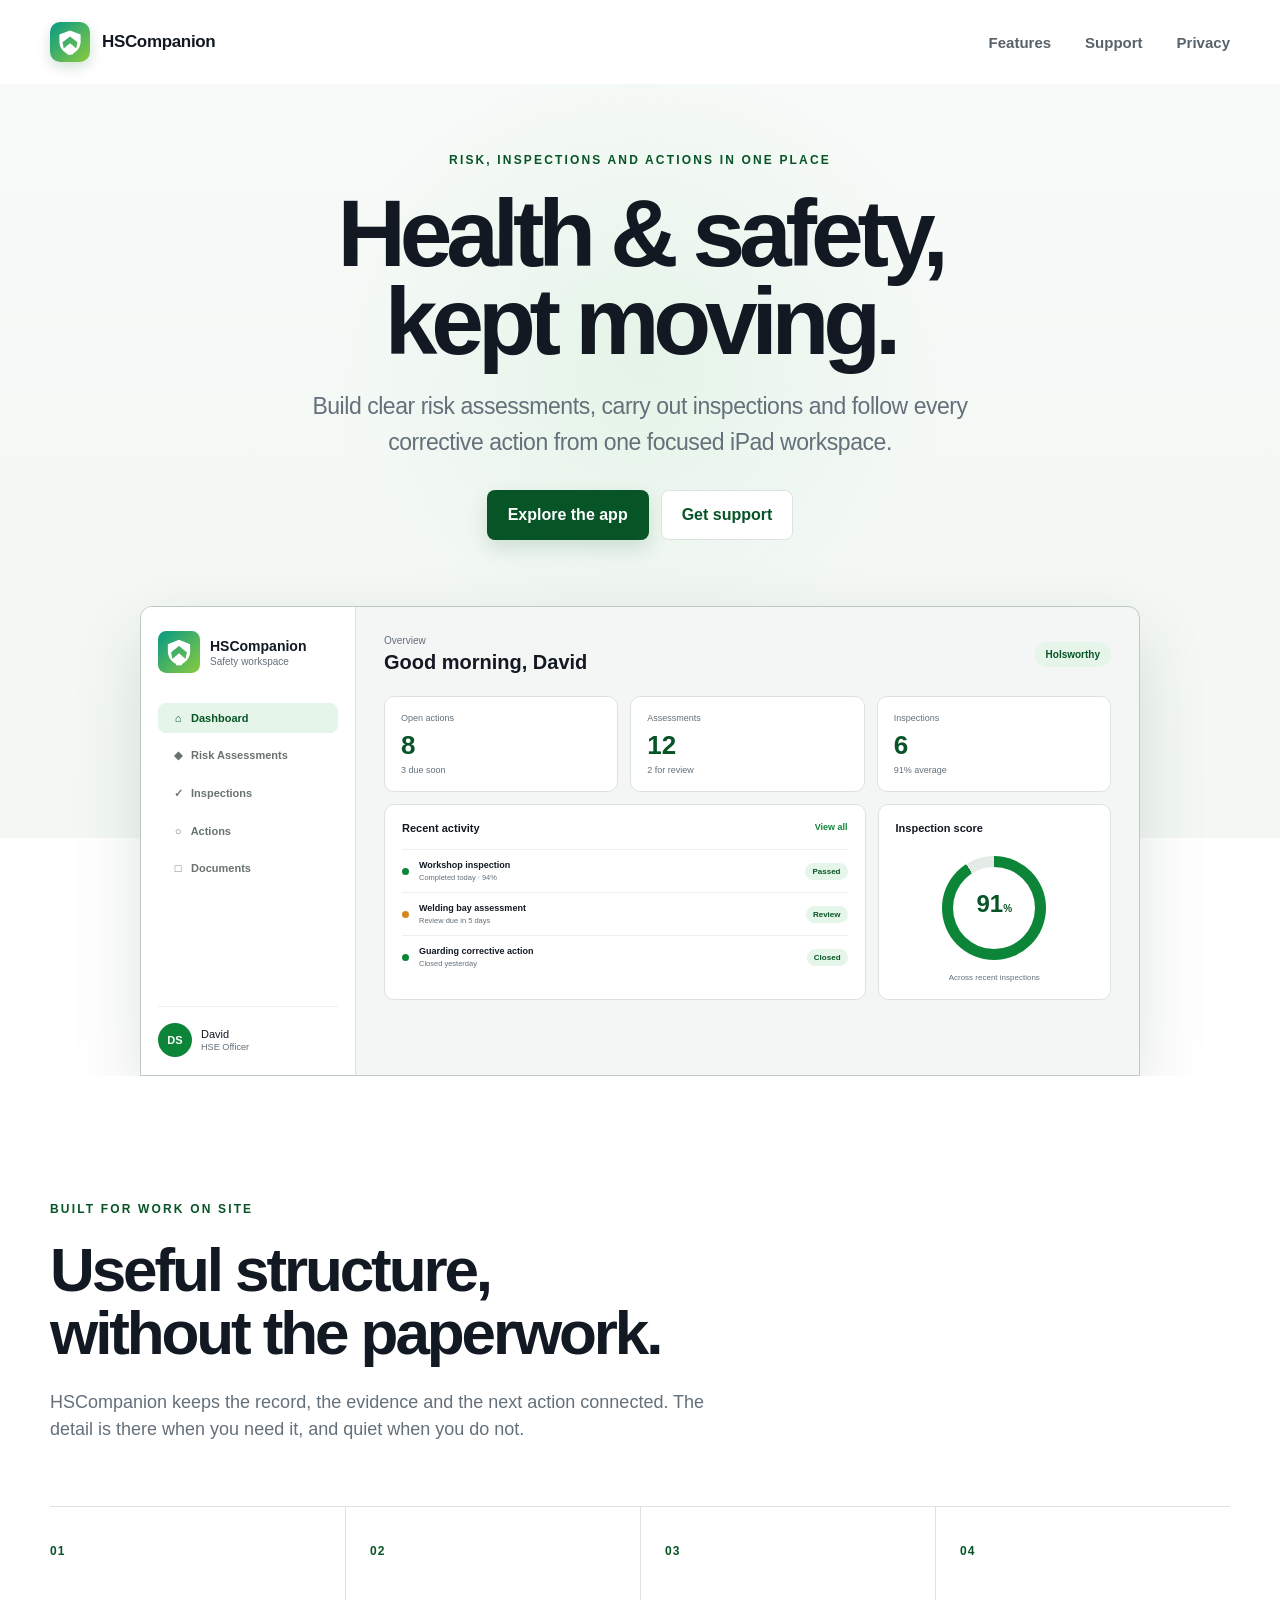
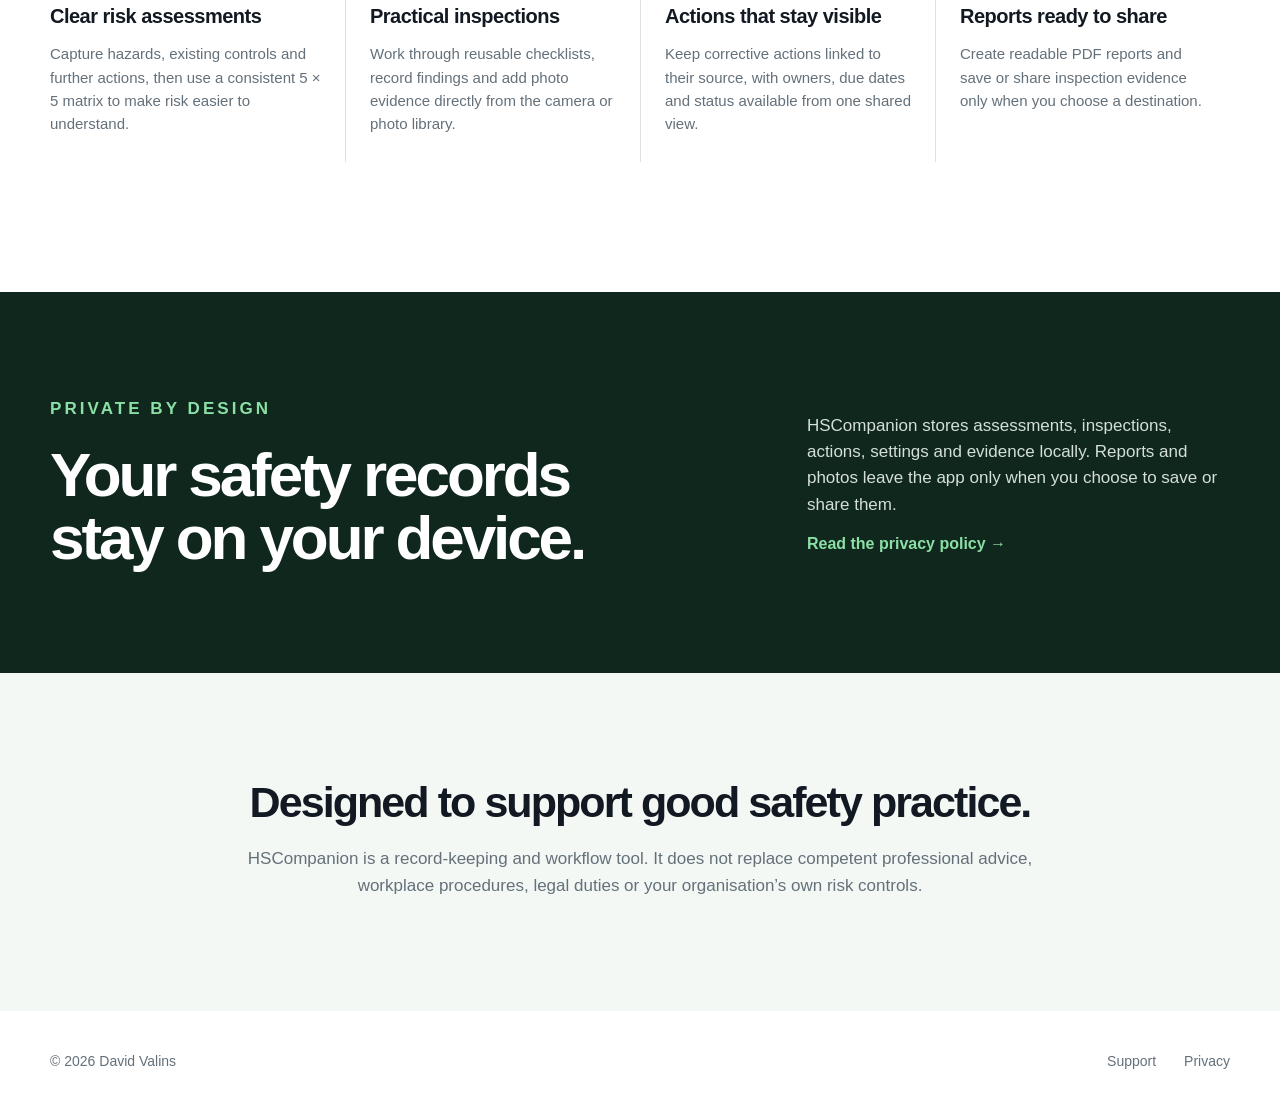
==== index.html @ 52f87385 "Create HSCompanion website" ====
<!doctype html>
<html lang="en-GB">
<head>
  <meta charset="utf-8">
  <meta name="viewport" content="width=device-width, initial-scale=1">
  <meta name="description" content="HSCompanion helps you manage risk assessments, workplace inspections, corrective actions and safety documents on iPad.">
  <meta name="theme-color" content="#0d8538">
  <title>HSCompanion for iPad</title>
  <link rel="icon" href="assets/app-mark.svg" type="image/svg+xml">
  <link rel="stylesheet" href="styles.css">
  <script src="script.js" defer></script>
</head>
<body>
  <a class="skip-link" href="#main-content">Skip to content</a>

  <header class="site-header">
    <a class="brand" href="index.html" aria-label="HSCompanion home">
      <img src="assets/app-mark.svg" alt="" width="40" height="40">
      <span>HSCompanion</span>
    </a>
    <button class="nav-toggle" type="button" aria-expanded="false" aria-controls="main-nav">
      <span class="sr-only">Open navigation</span>
      <span aria-hidden="true"></span>
      <span aria-hidden="true"></span>
    </button>
    <nav id="main-nav" class="main-nav" aria-label="Main navigation">
      <a href="#features">Features</a>
      <a href="support.html">Support</a>
      <a href="privacy.html">Privacy</a>
    </nav>
  </header>

  <main id="main-content">
    <section class="hero">
      <div class="hero-copy">
        <p class="eyebrow">Risk, inspections and actions in one place</p>
        <h1>Health &amp; safety,<br>kept moving.</h1>
        <p class="hero-intro">Build clear risk assessments, carry out inspections and follow every corrective action from one focused iPad workspace.</p>
        <div class="button-row">
          <a class="button primary" href="#features">Explore the app</a>
          <a class="button secondary" href="support.html">Get support</a>
        </div>
      </div>

      <div class="app-preview" role="img" aria-label="Preview of the HSCompanion dashboard">
        <div class="preview-sidebar">
          <div class="preview-brand">
            <img src="assets/app-mark.svg" alt="" width="42" height="42">
            <div><strong>HSCompanion</strong><span>Safety workspace</span></div>
          </div>
          <div class="preview-nav">
            <span class="active"><i>⌂</i> Dashboard</span>
            <span><i>◆</i> Risk Assessments</span>
            <span><i>✓</i> Inspections</span>
            <span><i>○</i> Actions</span>
            <span><i>□</i> Documents</span>
          </div>
          <div class="preview-user"><b>DS</b><span>David<br><small>HSE Officer</small></span></div>
        </div>
        <div class="preview-main">
          <div class="preview-heading">
            <div><small>Overview</small><strong>Good morning, David</strong></div>
            <span class="status-pill">Holsworthy</span>
          </div>
          <div class="metric-grid">
            <article><span>Open actions</span><strong>8</strong><small>3 due soon</small></article>
            <article><span>Assessments</span><strong>12</strong><small>2 for review</small></article>
            <article><span>Inspections</span><strong>6</strong><small>91% average</small></article>
          </div>
          <div class="preview-panels">
            <article class="activity-panel">
              <div class="panel-title"><strong>Recent activity</strong><span>View all</span></div>
              <div class="activity-row"><i class="green-dot"></i><div><b>Workshop inspection</b><small>Completed today · 94%</small></div><em>Passed</em></div>
              <div class="activity-row"><i class="amber-dot"></i><div><b>Welding bay assessment</b><small>Review due in 5 days</small></div><em>Review</em></div>
              <div class="activity-row"><i class="green-dot"></i><div><b>Guarding corrective action</b><small>Closed yesterday</small></div><em>Closed</em></div>
            </article>
            <article class="score-panel">
              <strong>Inspection score</strong>
              <div class="score-ring"><span>91<small>%</small></span></div>
              <small>Across recent inspections</small>
            </article>
          </div>
        </div>
      </div>
    </section>

    <section id="features" class="features section">
      <div class="section-heading">
        <p class="eyebrow">Built for work on site</p>
        <h2>Useful structure,<br>without the paperwork.</h2>
        <p>HSCompanion keeps the record, the evidence and the next action connected. The detail is there when you need it, and quiet when you do not.</p>
      </div>
      <div class="feature-grid">
        <article>
          <span class="feature-number">01</span>
          <h3>Clear risk assessments</h3>
          <p>Capture hazards, existing controls and further actions, then use a consistent 5 × 5 matrix to make risk easier to understand.</p>
        </article>
        <article>
          <span class="feature-number">02</span>
          <h3>Practical inspections</h3>
          <p>Work through reusable checklists, record findings and add photo evidence directly from the camera or photo library.</p>
        </article>
        <article>
          <span class="feature-number">03</span>
          <h3>Actions that stay visible</h3>
          <p>Keep corrective actions linked to their source, with owners, due dates and status available from one shared view.</p>
        </article>
        <article>
          <span class="feature-number">04</span>
          <h3>Reports ready to share</h3>
          <p>Create readable PDF reports and save or share inspection evidence only when you choose a destination.</p>
        </article>
      </div>
    </section>

    <section class="privacy-band">
      <div>
        <p class="eyebrow">Private by design</p>
        <h2>Your safety records<br>stay on your device.</h2>
      </div>
      <div>
        <p>HSCompanion stores assessments, inspections, actions, settings and evidence locally. Reports and photos leave the app only when you choose to save or share them.</p>
        <a href="privacy.html">Read the privacy policy <span aria-hidden="true">→</span></a>
      </div>
    </section>

    <section class="disclaimer">
      <h2>Designed to support good safety practice.</h2>
      <p>HSCompanion is a record-keeping and workflow tool. It does not replace competent professional advice, workplace procedures, legal duties or your organisation’s own risk controls.</p>
    </section>
  </main>

  <footer class="site-footer">
    <span>© <span data-current-year>2026</span> David Valins</span>
    <div>
      <a href="support.html">Support</a>
      <a href="privacy.html">Privacy</a>
    </div>
  </footer>
</body>
</html>
---- styles.css ----
:root {
  --ink: #121922;
  --muted: #64707a;
  --line: #dce3e0;
  --paper: #ffffff;
  --wash: #f3f8f4;
  --green: #0d8538;
  --deep-green: #075426;
  --pale-green: #e5f5e9;
  --night: #10271d;
  --blue: #2b6684;
  --amber: #d4881b;
  --shadow: 0 24px 70px rgba(18, 49, 31, .13);
  --max-width: 1180px;
}

* { box-sizing: border-box; }
html { scroll-behavior: smooth; }
body {
  margin: 0;
  color: var(--ink);
  background: var(--paper);
  font-family: -apple-system, BlinkMacSystemFont, "SF Pro Display", "Segoe UI", sans-serif;
  -webkit-font-smoothing: antialiased;
}
a { color: inherit; }
img { display: block; }
.sr-only {
  position: absolute;
  width: 1px;
  height: 1px;
  padding: 0;
  margin: -1px;
  overflow: hidden;
  clip: rect(0, 0, 0, 0);
  white-space: nowrap;
  border: 0;
}
.skip-link {
  position: fixed;
  left: 18px;
  top: -60px;
  z-index: 100;
  padding: 12px 16px;
  border-radius: 8px;
  background: var(--ink);
  color: white;
  transition: top .2s;
}
.skip-link:focus { top: 18px; }

.site-header {
  width: min(calc(100% - 48px), var(--max-width));
  min-height: 84px;
  margin: 0 auto;
  display: flex;
  align-items: center;
  justify-content: space-between;
  position: relative;
  z-index: 10;
}
.brand {
  display: inline-flex;
  align-items: center;
  gap: 12px;
  font-size: 17px;
  font-weight: 750;
  text-decoration: none;
  letter-spacing: -.02em;
}
.brand img { border-radius: 10px; box-shadow: 0 5px 13px rgba(9, 92, 39, .18); }
.main-nav { display: flex; gap: 34px; }
.main-nav a {
  color: #57626b;
  font-size: 15px;
  font-weight: 650;
  text-decoration: none;
}
.main-nav a:hover, .main-nav a:focus-visible, .main-nav a[aria-current="page"] { color: var(--green); }
.nav-toggle { display: none; }

.hero {
  padding: 68px 24px 0;
  overflow: hidden;
  background:
    radial-gradient(circle at 50% 28%, rgba(151, 219, 168, .18), transparent 32%),
    linear-gradient(180deg, #f7faf8 0%, #f3f8f4 76%, #fff 76%);
}
.hero-copy {
  max-width: 850px;
  margin: 0 auto 66px;
  text-align: center;
}
.eyebrow {
  margin: 0 0 20px;
  color: var(--deep-green);
  font-size: 12px;
  font-weight: 800;
  letter-spacing: .18em;
  line-height: 1.4;
  text-transform: uppercase;
}
h1, h2, h3, p { margin-top: 0; }
h1 {
  margin-bottom: 24px;
  font-size: clamp(58px, 7.4vw, 96px);
  line-height: .93;
  letter-spacing: -.065em;
}
.hero-intro {
  max-width: 720px;
  margin: 0 auto;
  color: var(--muted);
  font-size: clamp(19px, 2vw, 23px);
  line-height: 1.55;
  letter-spacing: -.02em;
}
.button-row { display: flex; justify-content: center; gap: 12px; margin-top: 30px; }
.button {
  display: inline-flex;
  align-items: center;
  justify-content: center;
  min-height: 50px;
  padding: 0 20px;
  border: 1px solid transparent;
  border-radius: 8px;
  font-size: 16px;
  font-weight: 700;
  text-decoration: none;
  transition: transform .2s, box-shadow .2s, background .2s;
}
.button:hover { transform: translateY(-2px); }
.button.primary { color: white; background: var(--deep-green); box-shadow: 0 8px 20px rgba(7, 84, 38, .15); }
.button.primary:hover { background: var(--green); }
.button.secondary { border-color: var(--line); background: white; color: var(--deep-green); }

.app-preview {
  width: min(100%, 1000px);
  height: 470px;
  margin: 0 auto;
  display: grid;
  grid-template-columns: 215px 1fr;
  overflow: hidden;
  border: 1px solid #bdcac2;
  border-radius: 12px 12px 0 0;
  background: #f4f6f5;
  box-shadow: var(--shadow);
  text-align: left;
}
.preview-sidebar { padding: 24px 17px 18px; border-right: 1px solid #dce3df; background: white; display: flex; flex-direction: column; }
.preview-brand { display: flex; align-items: center; gap: 10px; }
.preview-brand div { display: flex; flex-direction: column; }
.preview-brand strong { font-size: 14px; }
.preview-brand span { margin-top: 2px; color: var(--muted); font-size: 10px; }
.preview-nav { display: grid; gap: 7px; margin-top: 30px; }
.preview-nav span { padding: 9px 10px; border-radius: 8px; color: #69736d; font-size: 11px; font-weight: 650; }
.preview-nav span.active { color: var(--deep-green); background: var(--pale-green); }
.preview-nav i { display: inline-block; width: 20px; font-style: normal; text-align: center; }
.preview-user { display: flex; align-items: center; gap: 9px; margin-top: auto; padding-top: 16px; border-top: 1px solid #edf0ee; font-size: 11px; }
.preview-user > b { display: grid; width: 34px; height: 34px; place-items: center; border-radius: 50%; color: white; background: var(--green); }
.preview-user small { color: var(--muted); }
.preview-main { padding: 28px; }
.preview-heading { display: flex; justify-content: space-between; align-items: center; }
.preview-heading div { display: flex; flex-direction: column; }
.preview-heading small { margin-bottom: 5px; color: var(--muted); font-size: 10px; }
.preview-heading strong { font-size: 20px; }
.status-pill { padding: 7px 11px; border-radius: 30px; color: var(--deep-green); background: var(--pale-green); font-size: 10px; font-weight: 700; }
.metric-grid { display: grid; grid-template-columns: repeat(3, 1fr); gap: 12px; margin-top: 22px; }
.metric-grid article { padding: 16px; border: 1px solid #dce3df; border-radius: 10px; background: white; }
.metric-grid span, .metric-grid small { display: block; color: var(--muted); font-size: 9px; }
.metric-grid strong { display: block; margin: 7px 0 4px; color: var(--deep-green); font-size: 26px; }
.preview-panels { display: grid; grid-template-columns: 1.65fr .8fr; gap: 12px; margin-top: 12px; }
.preview-panels article { padding: 17px; border: 1px solid #dce3df; border-radius: 10px; background: white; }
.panel-title { display: flex; justify-content: space-between; margin-bottom: 15px; font-size: 11px; }
.panel-title span { color: var(--green); font-size: 9px; font-weight: 700; }
.activity-row { display: grid; grid-template-columns: 8px 1fr auto; gap: 9px; align-items: center; padding: 10px 0; border-top: 1px solid #edf0ee; }
.activity-row i { width: 7px; height: 7px; border-radius: 50%; }
.green-dot { background: var(--green); }
.amber-dot { background: var(--amber); }
.activity-row div { display: flex; flex-direction: column; font-size: 9px; }
.activity-row small { margin-top: 3px; color: var(--muted); }
.activity-row em { padding: 4px 7px; border-radius: 15px; color: var(--deep-green); background: var(--pale-green); font-size: 8px; font-style: normal; font-weight: 700; }
.score-panel { display: flex; flex-direction: column; align-items: center; font-size: 11px; }
.score-panel > strong { align-self: flex-start; }
.score-panel > small { color: var(--muted); font-size: 8px; }
.score-ring {
  width: 104px;
  height: 104px;
  margin: 22px 0 13px;
  padding: 11px;
  border-radius: 50%;
  background: conic-gradient(var(--green) 0 91%, #e4ebe6 91%);
}
.score-ring::before { content: ""; display: block; width: 100%; height: 100%; border-radius: 50%; background: white; }
.score-ring span { position: relative; display: block; margin-top: -59px; text-align: center; color: var(--deep-green); font-size: 24px; font-weight: 800; }
.score-ring small { font-size: 10px; }

.section { width: min(calc(100% - 48px), var(--max-width)); margin: 0 auto; padding: 125px 0 130px; }
.section-heading { max-width: 670px; margin-bottom: 62px; }
.section-heading h2, .privacy-band h2 {
  margin-bottom: 24px;
  font-size: clamp(42px, 5vw, 62px);
  line-height: 1.02;
  letter-spacing: -.05em;
}
.section-heading > p:last-child { color: var(--muted); font-size: 18px; line-height: 1.55; }
.feature-grid { display: grid; grid-template-columns: repeat(4, 1fr); border-top: 1px solid var(--line); }
.feature-grid article { min-height: 250px; padding: 34px 24px 12px; border-left: 1px solid var(--line); }
.feature-grid article:first-child { padding-left: 0; border-left: 0; }
.feature-number { color: var(--deep-green); font-size: 12px; font-weight: 800; letter-spacing: .08em; }
.feature-grid h3 { margin: 46px 0 14px; font-size: 20px; letter-spacing: -.025em; }
.feature-grid p { color: var(--muted); font-size: 15px; line-height: 1.55; }

.privacy-band { padding: 104px max(24px, calc((100% - var(--max-width)) / 2)); display: grid; grid-template-columns: 1.6fr 1fr; gap: 80px; align-items: center; color: white; background: var(--night); }
.privacy-band .eyebrow { color: #8be0a5; }
.privacy-band h2 { margin-bottom: 0; }
.privacy-band > div:last-child { max-width: 440px; }
.privacy-band p { color: #d4dfd8; font-size: 17px; line-height: 1.55; }
.privacy-band a { color: #8be0a5; font-weight: 750; text-decoration: none; }
.privacy-band a:hover { color: white; }
.disclaimer { padding: 105px 24px 112px; text-align: center; background: var(--wash); }
.disclaimer h2 { margin-bottom: 18px; font-size: clamp(32px, 4vw, 43px); letter-spacing: -.045em; }
.disclaimer p { max-width: 800px; margin: 0 auto; color: var(--muted); font-size: 17px; line-height: 1.6; }

.site-footer {
  width: min(calc(100% - 48px), var(--max-width));
  min-height: 100px;
  margin: 0 auto;
  display: flex;
  justify-content: space-between;
  align-items: center;
  color: var(--muted);
  font-size: 14px;
}
.site-footer div { display: flex; gap: 28px; }
.site-footer a { text-decoration: none; }
.site-footer a:hover { color: var(--green); }

.document-page { width: min(calc(100% - 48px), 900px); margin: 0 auto; padding: 86px 0 125px; }
.document-header { margin-bottom: 68px; }
.document-header h1 { margin-bottom: 18px; font-size: clamp(52px, 7vw, 80px); }
.document-header > p:not(.eyebrow) { color: var(--muted); font-size: 18px; line-height: 1.6; }
.support-header { max-width: 720px; }
.support-header .button { margin-top: 16px; }
.policy { max-width: 760px; }
.policy h2 { margin: 44px 0 12px; font-size: 24px; letter-spacing: -.025em; }
.policy p { color: #4f5b64; font-size: 17px; line-height: 1.72; }
.policy a, .support-callout a { color: var(--deep-green); font-weight: 700; text-underline-offset: 3px; }
.faq-list { border-top: 1px solid var(--line); }
.faq-list details { border-bottom: 1px solid var(--line); }
.faq-list summary {
  padding: 25px 48px 25px 0;
  position: relative;
  cursor: pointer;
  list-style: none;
  font-size: 19px;
  font-weight: 700;
  letter-spacing: -.02em;
}
.faq-list summary::-webkit-details-marker { display: none; }
.faq-list summary::after { content: "+"; position: absolute; right: 4px; top: 22px; color: var(--green); font-size: 25px; font-weight: 400; }
.faq-list details[open] summary::after { content: "−"; }
.faq-list details p { max-width: 730px; margin: -4px 0 25px; color: var(--muted); font-size: 16px; line-height: 1.65; }
.support-callout { margin-top: 76px; padding: 44px; border-radius: 12px; background: var(--wash); }
.support-callout h2 { margin-bottom: 12px; font-size: 35px; letter-spacing: -.04em; }
.support-callout > p:not(.eyebrow) { max-width: 690px; color: var(--muted); font-size: 16px; line-height: 1.65; }

@media (max-width: 820px) {
  .hero { padding-top: 46px; }
  .app-preview { height: 410px; grid-template-columns: 155px 1fr; }
  .preview-sidebar { padding: 18px 11px; }
  .preview-brand span, .preview-user span { display: none; }
  .preview-nav span { padding: 8px 5px; font-size: 9px; }
  .preview-main { padding: 20px; }
  .preview-panels { grid-template-columns: 1fr; }
  .score-panel { display: none !important; }
  .feature-grid { grid-template-columns: repeat(2, 1fr); }
  .feature-grid article:nth-child(3) { padding-left: 0; border-left: 0; }
  .privacy-band { grid-template-columns: 1fr; gap: 28px; }
}

@media (max-width: 600px) {
  .site-header { width: min(calc(100% - 32px), var(--max-width)); min-height: 72px; }
  .nav-toggle { width: 42px; height: 42px; padding: 12px 9px; border: 0; border-radius: 8px; display: grid; align-content: center; gap: 6px; background: var(--wash); }
  .nav-toggle span:not(.sr-only) { display: block; width: 23px; height: 2px; background: var(--ink); transition: transform .2s; }
  .nav-toggle[aria-expanded="true"] span:nth-last-child(2) { transform: translateY(4px) rotate(45deg); }
  .nav-toggle[aria-expanded="true"] span:last-child { transform: translateY(-4px) rotate(-45deg); }
  .main-nav { position: absolute; top: 66px; right: 0; min-width: 180px; padding: 12px; border: 1px solid var(--line); border-radius: 10px; display: none; flex-direction: column; gap: 0; background: white; box-shadow: 0 15px 35px rgba(18, 49, 31, .12); }
  .main-nav.open { display: flex; }
  .main-nav a { padding: 12px; }
  .hero { padding: 55px 16px 0; }
  .hero-copy { margin-bottom: 48px; }
  h1 { font-size: 53px; }
  .hero-intro { font-size: 18px; }
  .button-row { flex-direction: column; }
  .button-row .button { width: 100%; }
  .app-preview { height: 340px; grid-template-columns: 1fr; border-radius: 10px 10px 0 0; }
  .preview-sidebar { display: none; }
  .preview-main { padding: 16px; }
  .metric-grid { gap: 7px; }
  .metric-grid article { padding: 11px; }
  .metric-grid strong { font-size: 21px; }
  .section { width: min(calc(100% - 32px), var(--max-width)); padding: 90px 0; }
  .section-heading { margin-bottom: 42px; }
  .feature-grid { grid-template-columns: 1fr; }
  .feature-grid article, .feature-grid article:nth-child(3) { min-height: 0; padding: 28px 0 30px; border-left: 0; border-bottom: 1px solid var(--line); }
  .feature-grid h3 { margin-top: 22px; }
  .privacy-band { padding: 80px 24px; }
  .disclaimer { padding: 78px 24px 82px; }
  .site-footer { width: min(calc(100% - 32px), var(--max-width)); padding: 28px 0; align-items: flex-start; gap: 22px; flex-direction: column; }
  .document-page { width: min(calc(100% - 32px), 900px); padding: 60px 0 88px; }
  .document-header { margin-bottom: 48px; }
  .document-header h1 { font-size: 50px; }
  .support-callout { padding: 30px 24px; }
}

@media (prefers-reduced-motion: reduce) {
  html { scroll-behavior: auto; }
  *, *::before, *::after { transition-duration: .01ms !important; }
}
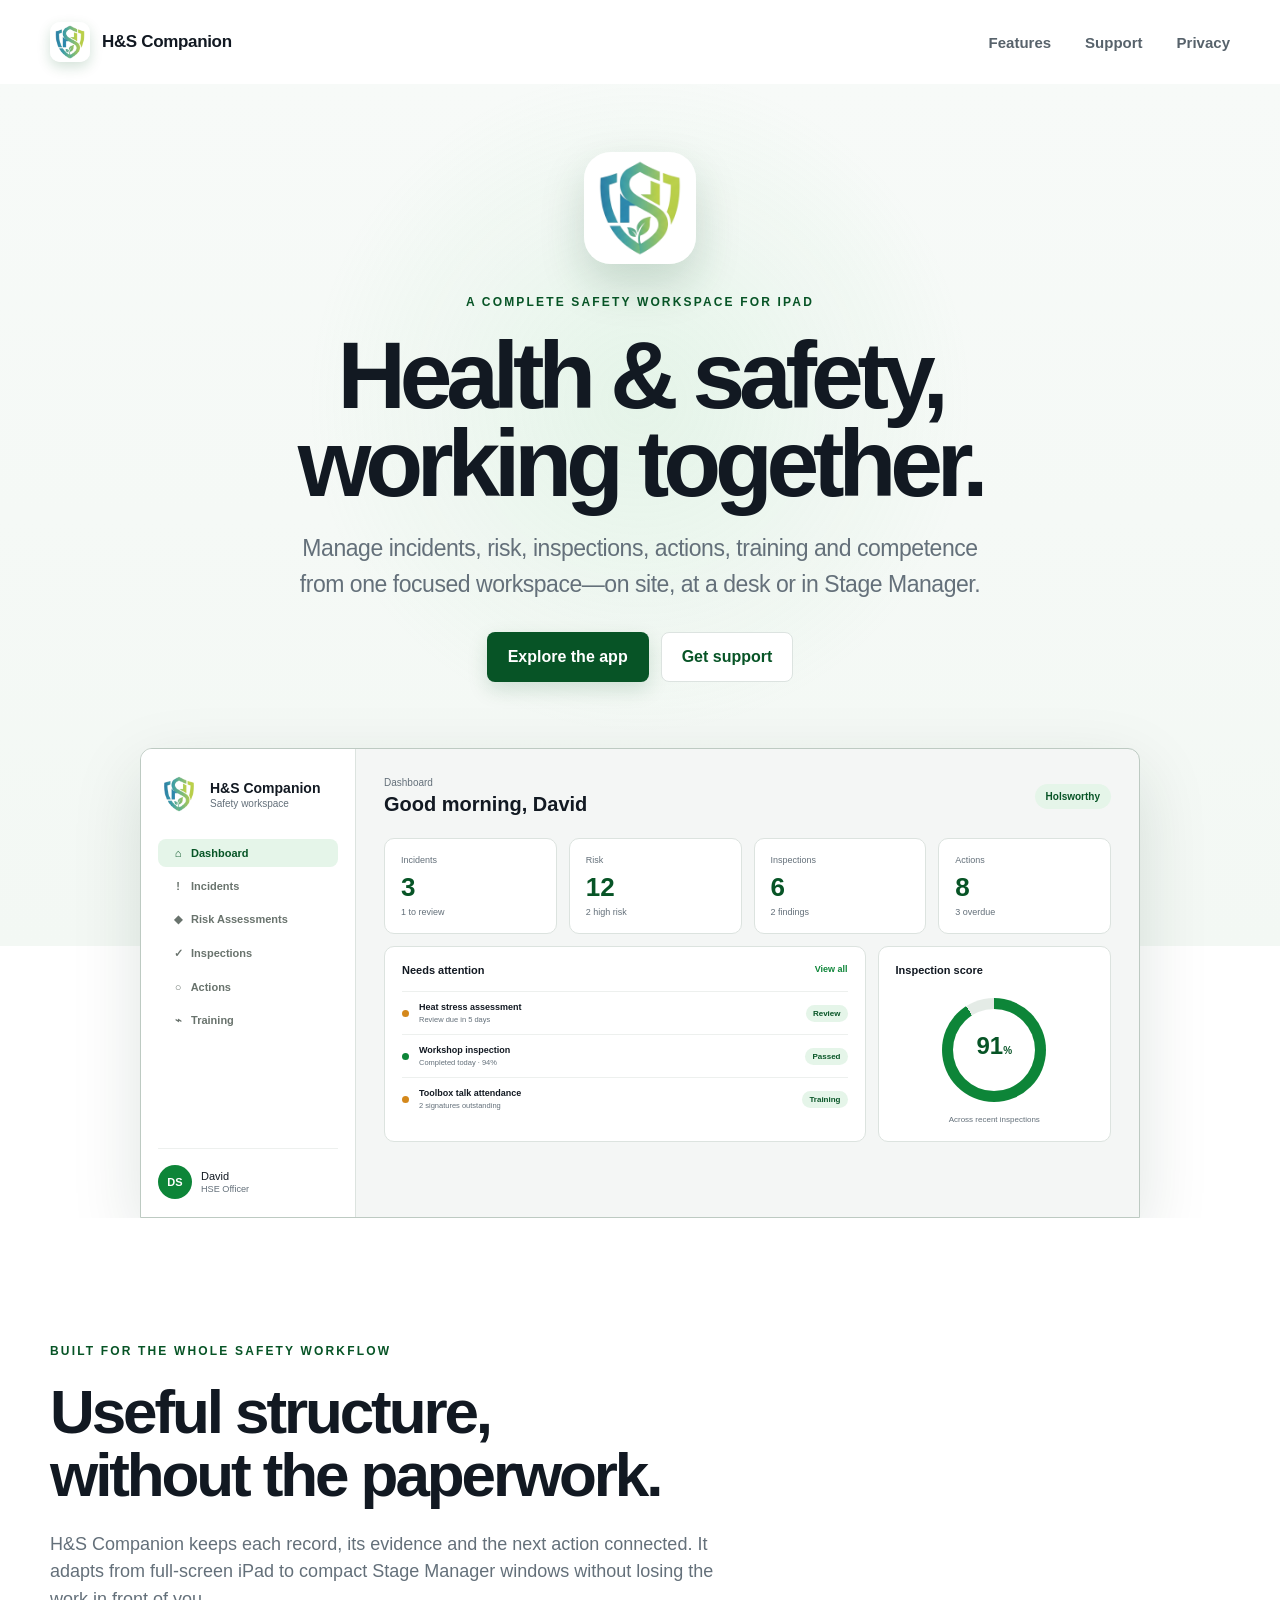
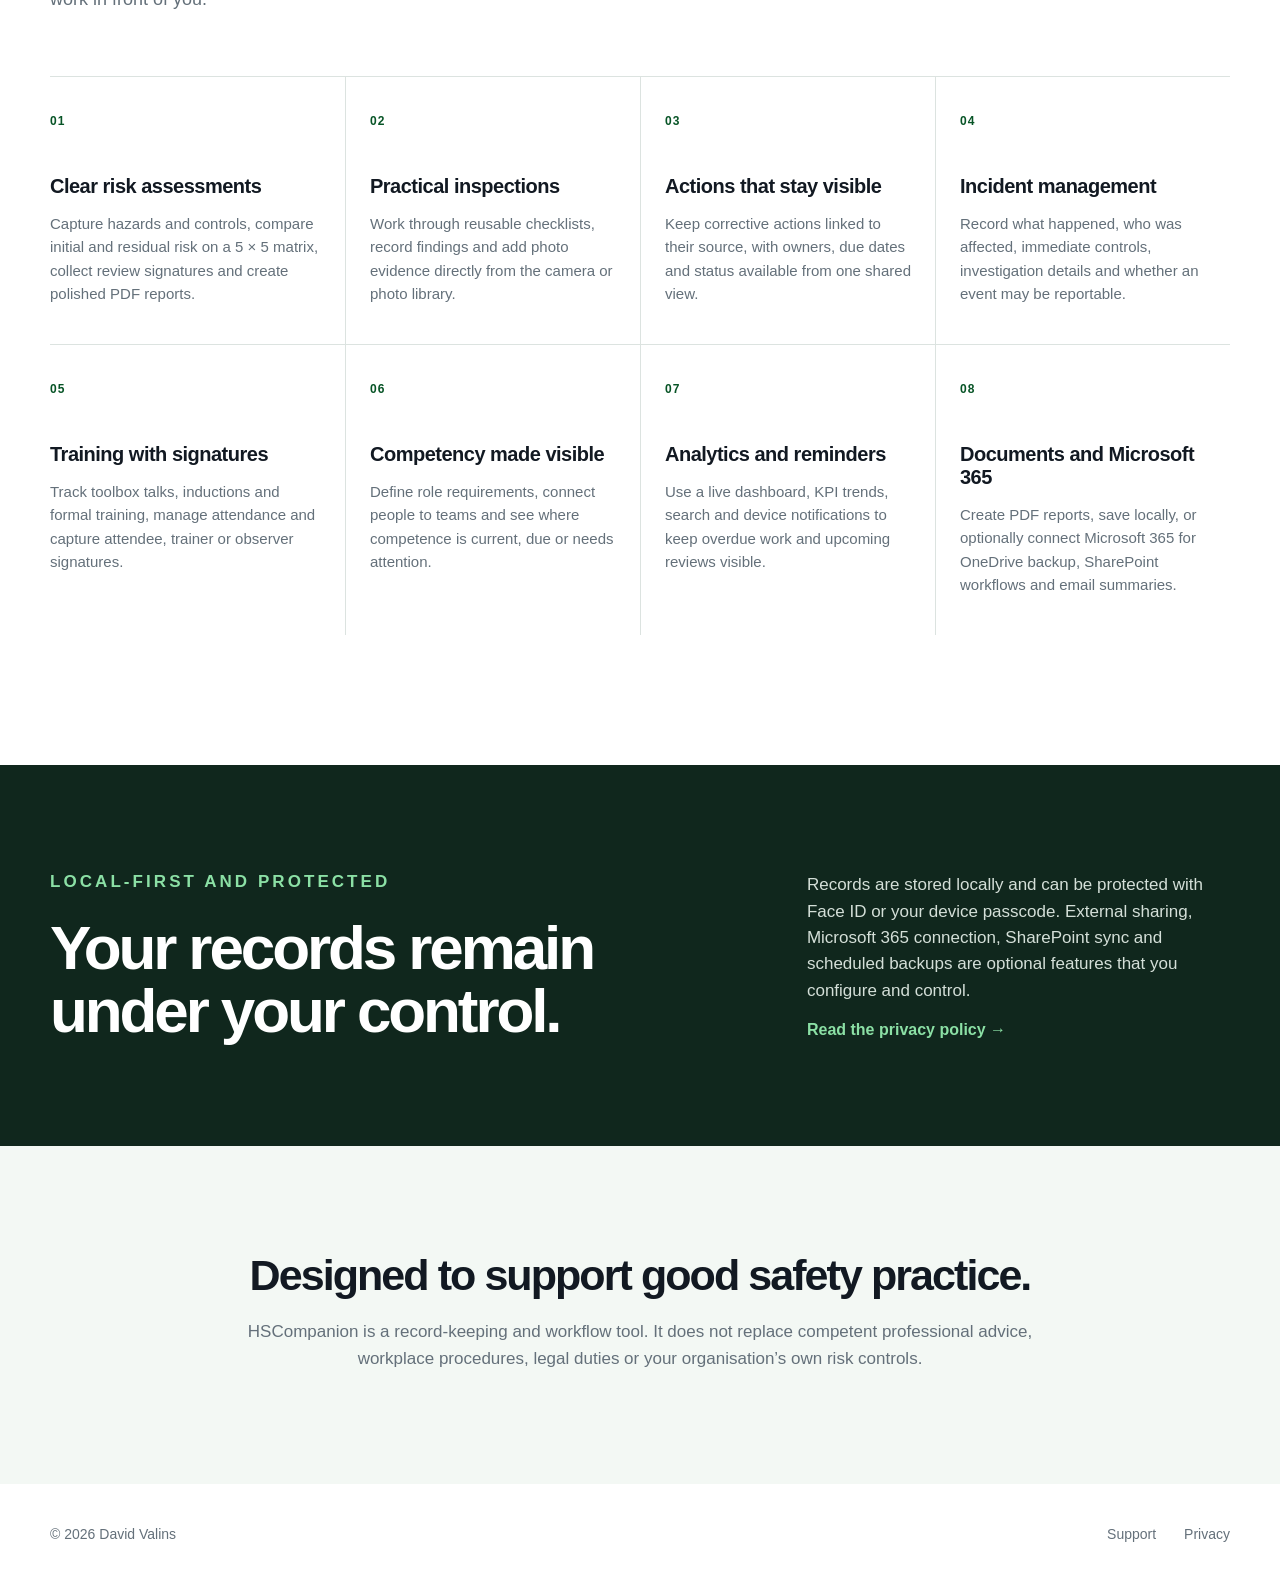
==== commit e3613b80: "Refresh site for latest app features" ====
--- a/index.html
+++ b/index.html
@@ -3,10 +3,14 @@
 <head>
   <meta charset="utf-8">
   <meta name="viewport" content="width=device-width, initial-scale=1">
-  <meta name="description" content="HSCompanion helps you manage risk assessments, workplace inspections, corrective actions and safety documents on iPad.">
+  <meta name="description" content="H&amp;S Companion brings incidents, risk assessments, inspections, actions, training, competency, analytics and safety documents together on iPad.">
   <meta name="theme-color" content="#0d8538">
-  <title>HSCompanion for iPad</title>
-  <link rel="icon" href="assets/app-mark.svg" type="image/svg+xml">
+  <meta property="og:title" content="H&amp;S Companion for iPad">
+  <meta property="og:description" content="A complete, adaptable health and safety workspace for iPad.">
+  <meta property="og:image" content="assets/app-icon.png">
+  <title>H&amp;S Companion for iPad</title>
+  <link rel="icon" href="assets/app-icon.png" type="image/png">
+  <link rel="apple-touch-icon" href="assets/app-icon.png">
   <link rel="stylesheet" href="styles.css">
   <script src="script.js" defer></script>
 </head>
@@ -15,8 +19,8 @@
 
   <header class="site-header">
     <a class="brand" href="index.html" aria-label="HSCompanion home">
-      <img src="assets/app-mark.svg" alt="" width="40" height="40">
-      <span>HSCompanion</span>
+      <img src="assets/app-icon.png" alt="" width="40" height="40">
+      <span>H&amp;S Companion</span>
     </a>
     <button class="nav-toggle" type="button" aria-expanded="false" aria-controls="main-nav">
       <span class="sr-only">Open navigation</span>
@@ -33,9 +37,10 @@
   <main id="main-content">
     <section class="hero">
       <div class="hero-copy">
-        <p class="eyebrow">Risk, inspections and actions in one place</p>
-        <h1>Health &amp; safety,<br>kept moving.</h1>
-        <p class="hero-intro">Build clear risk assessments, carry out inspections and follow every corrective action from one focused iPad workspace.</p>
+        <img class="hero-icon" src="assets/app-icon.png" alt="H&amp;S Companion app icon" width="112" height="112">
+        <p class="eyebrow">A complete safety workspace for iPad</p>
+        <h1>Health &amp; safety,<br>working together.</h1>
+        <p class="hero-intro">Manage incidents, risk, inspections, actions, training and competence from one focused workspace—on site, at a desk or in Stage Manager.</p>
         <div class="button-row">
           <a class="button primary" href="#features">Explore the app</a>
           <a class="button secondary" href="support.html">Get support</a>
@@ -45,34 +50,36 @@
       <div class="app-preview" role="img" aria-label="Preview of the HSCompanion dashboard">
         <div class="preview-sidebar">
           <div class="preview-brand">
-            <img src="assets/app-mark.svg" alt="" width="42" height="42">
-            <div><strong>HSCompanion</strong><span>Safety workspace</span></div>
+            <img src="assets/brand-mark.png" alt="" width="42" height="42">
+            <div><strong>H&amp;S Companion</strong><span>Safety workspace</span></div>
           </div>
           <div class="preview-nav">
             <span class="active"><i>⌂</i> Dashboard</span>
+            <span><i>!</i> Incidents</span>
             <span><i>◆</i> Risk Assessments</span>
             <span><i>✓</i> Inspections</span>
             <span><i>○</i> Actions</span>
-            <span><i>□</i> Documents</span>
+            <span><i>⌁</i> Training</span>
           </div>
           <div class="preview-user"><b>DS</b><span>David<br><small>HSE Officer</small></span></div>
         </div>
         <div class="preview-main">
           <div class="preview-heading">
-            <div><small>Overview</small><strong>Good morning, David</strong></div>
+            <div><small>Dashboard</small><strong>Good morning, David</strong></div>
             <span class="status-pill">Holsworthy</span>
           </div>
           <div class="metric-grid">
-            <article><span>Open actions</span><strong>8</strong><small>3 due soon</small></article>
-            <article><span>Assessments</span><strong>12</strong><small>2 for review</small></article>
-            <article><span>Inspections</span><strong>6</strong><small>91% average</small></article>
+            <article><span>Incidents</span><strong>3</strong><small>1 to review</small></article>
+            <article><span>Risk</span><strong>12</strong><small>2 high risk</small></article>
+            <article><span>Inspections</span><strong>6</strong><small>2 findings</small></article>
+            <article><span>Actions</span><strong>8</strong><small>3 overdue</small></article>
           </div>
           <div class="preview-panels">
             <article class="activity-panel">
-              <div class="panel-title"><strong>Recent activity</strong><span>View all</span></div>
+              <div class="panel-title"><strong>Needs attention</strong><span>View all</span></div>
+              <div class="activity-row"><i class="amber-dot"></i><div><b>Heat stress assessment</b><small>Review due in 5 days</small></div><em>Review</em></div>
               <div class="activity-row"><i class="green-dot"></i><div><b>Workshop inspection</b><small>Completed today · 94%</small></div><em>Passed</em></div>
-              <div class="activity-row"><i class="amber-dot"></i><div><b>Welding bay assessment</b><small>Review due in 5 days</small></div><em>Review</em></div>
-              <div class="activity-row"><i class="green-dot"></i><div><b>Guarding corrective action</b><small>Closed yesterday</small></div><em>Closed</em></div>
+              <div class="activity-row"><i class="amber-dot"></i><div><b>Toolbox talk attendance</b><small>2 signatures outstanding</small></div><em>Training</em></div>
             </article>
             <article class="score-panel">
               <strong>Inspection score</strong>
@@ -86,15 +93,15 @@
 
     <section id="features" class="features section">
       <div class="section-heading">
-        <p class="eyebrow">Built for work on site</p>
+        <p class="eyebrow">Built for the whole safety workflow</p>
         <h2>Useful structure,<br>without the paperwork.</h2>
-        <p>HSCompanion keeps the record, the evidence and the next action connected. The detail is there when you need it, and quiet when you do not.</p>
+        <p>H&amp;S Companion keeps each record, its evidence and the next action connected. It adapts from full-screen iPad to compact Stage Manager windows without losing the work in front of you.</p>
       </div>
       <div class="feature-grid">
         <article>
           <span class="feature-number">01</span>
           <h3>Clear risk assessments</h3>
-          <p>Capture hazards, existing controls and further actions, then use a consistent 5 × 5 matrix to make risk easier to understand.</p>
+          <p>Capture hazards and controls, compare initial and residual risk on a 5 × 5 matrix, collect review signatures and create polished PDF reports.</p>
         </article>
         <article>
           <span class="feature-number">02</span>
@@ -108,19 +115,39 @@
         </article>
         <article>
           <span class="feature-number">04</span>
-          <h3>Reports ready to share</h3>
-          <p>Create readable PDF reports and save or share inspection evidence only when you choose a destination.</p>
+          <h3>Incident management</h3>
+          <p>Record what happened, who was affected, immediate controls, investigation details and whether an event may be reportable.</p>
+        </article>
+        <article>
+          <span class="feature-number">05</span>
+          <h3>Training with signatures</h3>
+          <p>Track toolbox talks, inductions and formal training, manage attendance and capture attendee, trainer or observer signatures.</p>
+        </article>
+        <article>
+          <span class="feature-number">06</span>
+          <h3>Competency made visible</h3>
+          <p>Define role requirements, connect people to teams and see where competence is current, due or needs attention.</p>
+        </article>
+        <article>
+          <span class="feature-number">07</span>
+          <h3>Analytics and reminders</h3>
+          <p>Use a live dashboard, KPI trends, search and device notifications to keep overdue work and upcoming reviews visible.</p>
+        </article>
+        <article>
+          <span class="feature-number">08</span>
+          <h3>Documents and Microsoft 365</h3>
+          <p>Create PDF reports, save locally, or optionally connect Microsoft 365 for OneDrive backup, SharePoint workflows and email summaries.</p>
         </article>
       </div>
     </section>
 
     <section class="privacy-band">
       <div>
-        <p class="eyebrow">Private by design</p>
-        <h2>Your safety records<br>stay on your device.</h2>
+        <p class="eyebrow">Local-first and protected</p>
+        <h2>Your records remain<br>under your control.</h2>
       </div>
       <div>
-        <p>HSCompanion stores assessments, inspections, actions, settings and evidence locally. Reports and photos leave the app only when you choose to save or share them.</p>
+        <p>Records are stored locally and can be protected with Face ID or your device passcode. External sharing, Microsoft 365 connection, SharePoint sync and scheduled backups are optional features that you configure and control.</p>
         <a href="privacy.html">Read the privacy policy <span aria-hidden="true">→</span></a>
       </div>
     </section>
--- a/styles.css
+++ b/styles.css
@@ -91,6 +91,13 @@
   margin: 0 auto 66px;
   text-align: center;
 }
+.hero-icon {
+  width: clamp(88px, 9vw, 112px);
+  height: auto;
+  margin: 0 auto 30px;
+  border-radius: 24%;
+  box-shadow: 0 20px 45px rgba(19, 70, 41, .18);
+}
 .eyebrow {
   margin: 0 0 20px;
   color: var(--deep-green);
@@ -152,8 +159,9 @@
 .preview-brand div { display: flex; flex-direction: column; }
 .preview-brand strong { font-size: 14px; }
 .preview-brand span { margin-top: 2px; color: var(--muted); font-size: 10px; }
-.preview-nav { display: grid; gap: 7px; margin-top: 30px; }
-.preview-nav span { padding: 9px 10px; border-radius: 8px; color: #69736d; font-size: 11px; font-weight: 650; }
+.preview-brand img { object-fit: contain; }
+.preview-nav { display: grid; gap: 5px; margin-top: 24px; }
+.preview-nav span { padding: 8px 10px; border-radius: 8px; color: #69736d; font-size: 11px; font-weight: 650; }
 .preview-nav span.active { color: var(--deep-green); background: var(--pale-green); }
 .preview-nav i { display: inline-block; width: 20px; font-style: normal; text-align: center; }
 .preview-user { display: flex; align-items: center; gap: 9px; margin-top: auto; padding-top: 16px; border-top: 1px solid #edf0ee; font-size: 11px; }
@@ -165,7 +173,7 @@
 .preview-heading small { margin-bottom: 5px; color: var(--muted); font-size: 10px; }
 .preview-heading strong { font-size: 20px; }
 .status-pill { padding: 7px 11px; border-radius: 30px; color: var(--deep-green); background: var(--pale-green); font-size: 10px; font-weight: 700; }
-.metric-grid { display: grid; grid-template-columns: repeat(3, 1fr); gap: 12px; margin-top: 22px; }
+.metric-grid { display: grid; grid-template-columns: repeat(4, 1fr); gap: 12px; margin-top: 22px; }
 .metric-grid article { padding: 16px; border: 1px solid #dce3df; border-radius: 10px; background: white; }
 .metric-grid span, .metric-grid small { display: block; color: var(--muted); font-size: 9px; }
 .metric-grid strong { display: block; margin: 7px 0 4px; color: var(--deep-green); font-size: 26px; }
@@ -205,8 +213,9 @@
 }
 .section-heading > p:last-child { color: var(--muted); font-size: 18px; line-height: 1.55; }
 .feature-grid { display: grid; grid-template-columns: repeat(4, 1fr); border-top: 1px solid var(--line); }
-.feature-grid article { min-height: 250px; padding: 34px 24px 12px; border-left: 1px solid var(--line); }
-.feature-grid article:first-child { padding-left: 0; border-left: 0; }
+.feature-grid article { min-height: 250px; padding: 34px 24px 24px; border-left: 1px solid var(--line); }
+.feature-grid article:nth-child(4n + 1) { padding-left: 0; border-left: 0; }
+.feature-grid article:nth-child(n + 5) { border-top: 1px solid var(--line); }
 .feature-number { color: var(--deep-green); font-size: 12px; font-weight: 800; letter-spacing: .08em; }
 .feature-grid h3 { margin: 46px 0 14px; font-size: 20px; letter-spacing: -.025em; }
 .feature-grid p { color: var(--muted); font-size: 15px; line-height: 1.55; }
@@ -272,10 +281,14 @@
   .preview-brand span, .preview-user span { display: none; }
   .preview-nav span { padding: 8px 5px; font-size: 9px; }
   .preview-main { padding: 20px; }
+  .metric-grid { grid-template-columns: repeat(2, 1fr); }
   .preview-panels { grid-template-columns: 1fr; }
   .score-panel { display: none !important; }
   .feature-grid { grid-template-columns: repeat(2, 1fr); }
-  .feature-grid article:nth-child(3) { padding-left: 0; border-left: 0; }
+  .feature-grid article { border-top: 1px solid var(--line); }
+  .feature-grid article:nth-child(-n + 2) { border-top: 0; }
+  .feature-grid article:nth-child(odd) { padding-left: 0; border-left: 0; }
+  .feature-grid article:nth-child(even) { padding-left: 24px; border-left: 1px solid var(--line); }
   .privacy-band { grid-template-columns: 1fr; gap: 28px; }
 }
 
@@ -303,7 +316,9 @@
   .section { width: min(calc(100% - 32px), var(--max-width)); padding: 90px 0; }
   .section-heading { margin-bottom: 42px; }
   .feature-grid { grid-template-columns: 1fr; }
-  .feature-grid article, .feature-grid article:nth-child(3) { min-height: 0; padding: 28px 0 30px; border-left: 0; border-bottom: 1px solid var(--line); }
+  .feature-grid article,
+  .feature-grid article:nth-child(odd),
+  .feature-grid article:nth-child(even) { min-height: 0; padding: 28px 0 30px; border-top: 0; border-left: 0; border-bottom: 1px solid var(--line); }
   .feature-grid h3 { margin-top: 22px; }
   .privacy-band { padding: 80px 24px; }
   .disclaimer { padding: 78px 24px 82px; }
